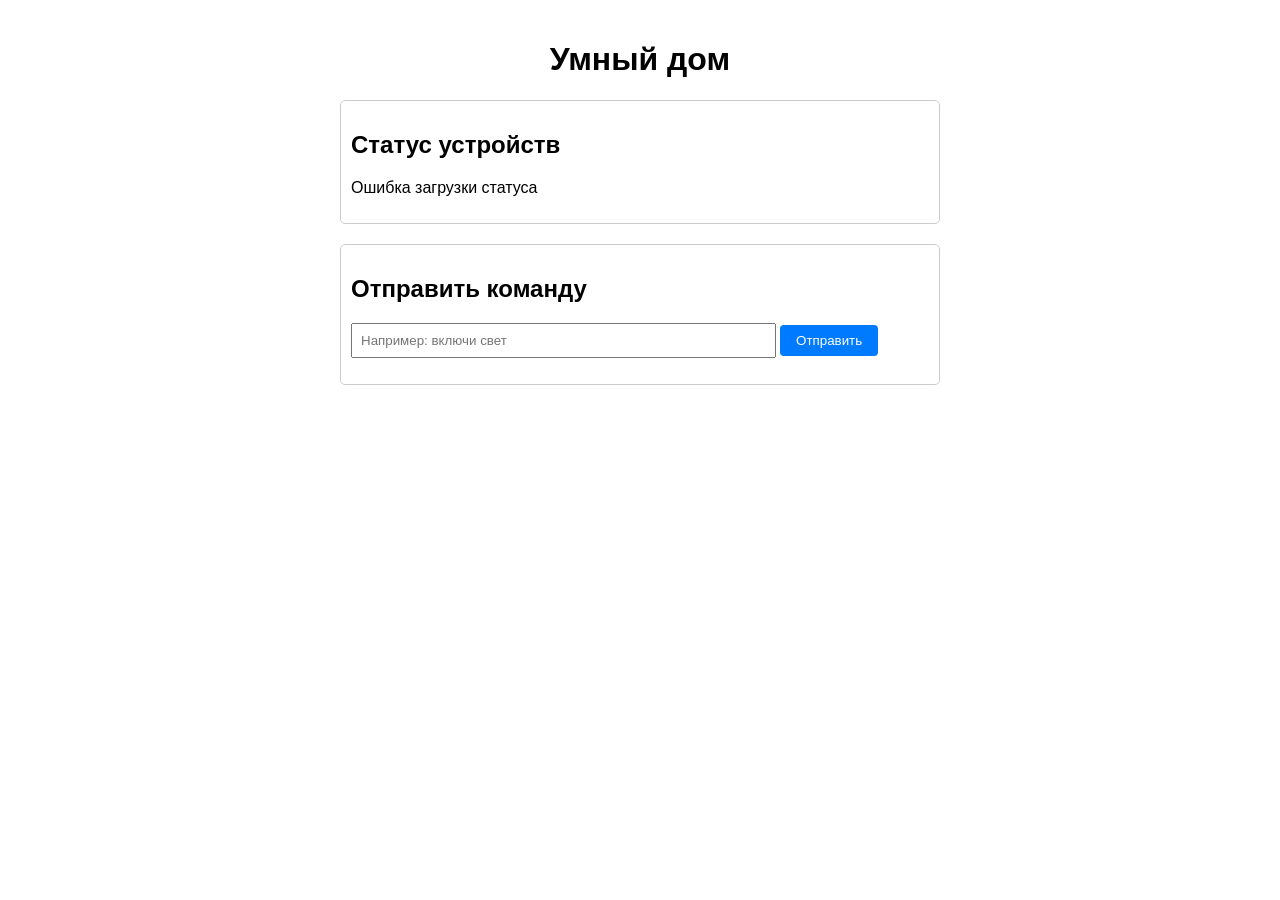
==== frontend/Index.html @ 0c284e21 "орш" ====
<!DOCTYPE html>
<html lang="ru">
<head>
    <meta charset="UTF-8">
    <title>Умный дом</title>
    <link rel="stylesheet" href="main.css">
</head>
<body>
    <h1>Умный дом</h1>
    <div id="status">
        <h2>Статус устройств</h2>
        <p id="device-status">Загрузка...</p>
    </div>
    <div id="command">
        <h2>Отправить команду</h2>
        <input type="text" id="command-input" placeholder="Например: включи свет">
        <button id="send-command">Отправить</button>
        <p id="response"></p>
    </div>
    <script src="script.js"></script>
</body>
</html>
---- frontend/main.css ----
body {
    font-family: Arial, sans-serif;
    max-width: 600px;
    margin: 0 auto;
    padding: 20px;
}

h1 {
    text-align: center;
}

#status, #command {
    margin-bottom: 20px;
    padding: 10px;
    border: 1px solid #ccc;
    border-radius: 5px;
}

input {
    width: 70%;
    padding: 8px;
}

button {
    padding: 8px 16px;
    background-color: #007bff;
    color: white;
    border: none;
    border-radius: 4px;
    cursor: pointer;
}

button:hover {
    background-color: #0056b3;
}

#response {
    margin-top: 10px;
    color: green;
}
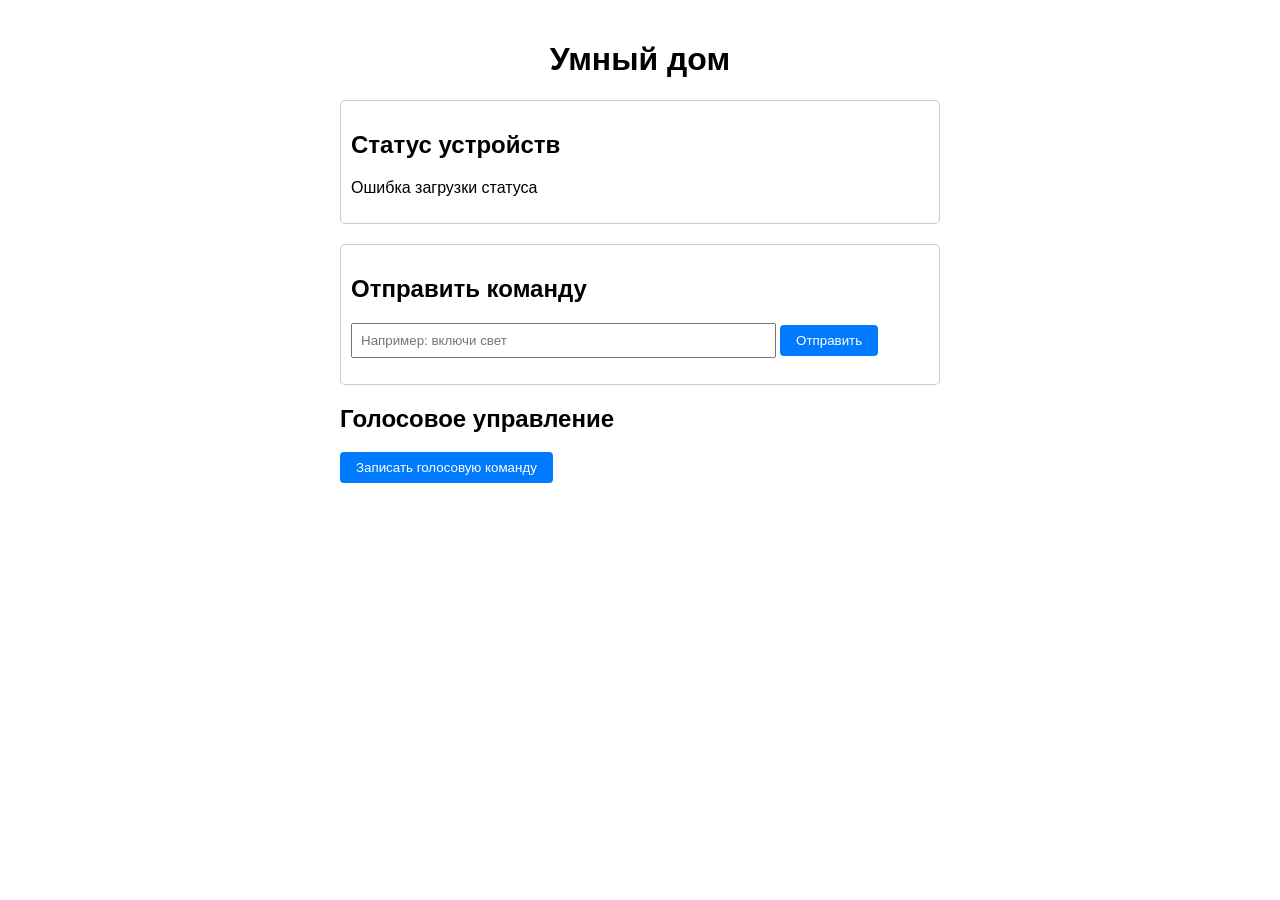
==== commit eaf9dca5: "popa" ====
--- a/frontend/Index.html
+++ b/frontend/Index.html
@@ -17,6 +17,11 @@
         <button id="send-command">Отправить</button>
         <p id="response"></p>
     </div>
+    <div id="voice">
+        <h2>Голосовое управление</h2>
+        <button id="voice-record">Записать голосовую команду</button>
+        <pre id="voice-out"></pre>
+    </div>
     <script src="script.js"></script>
 </body>
 </html>
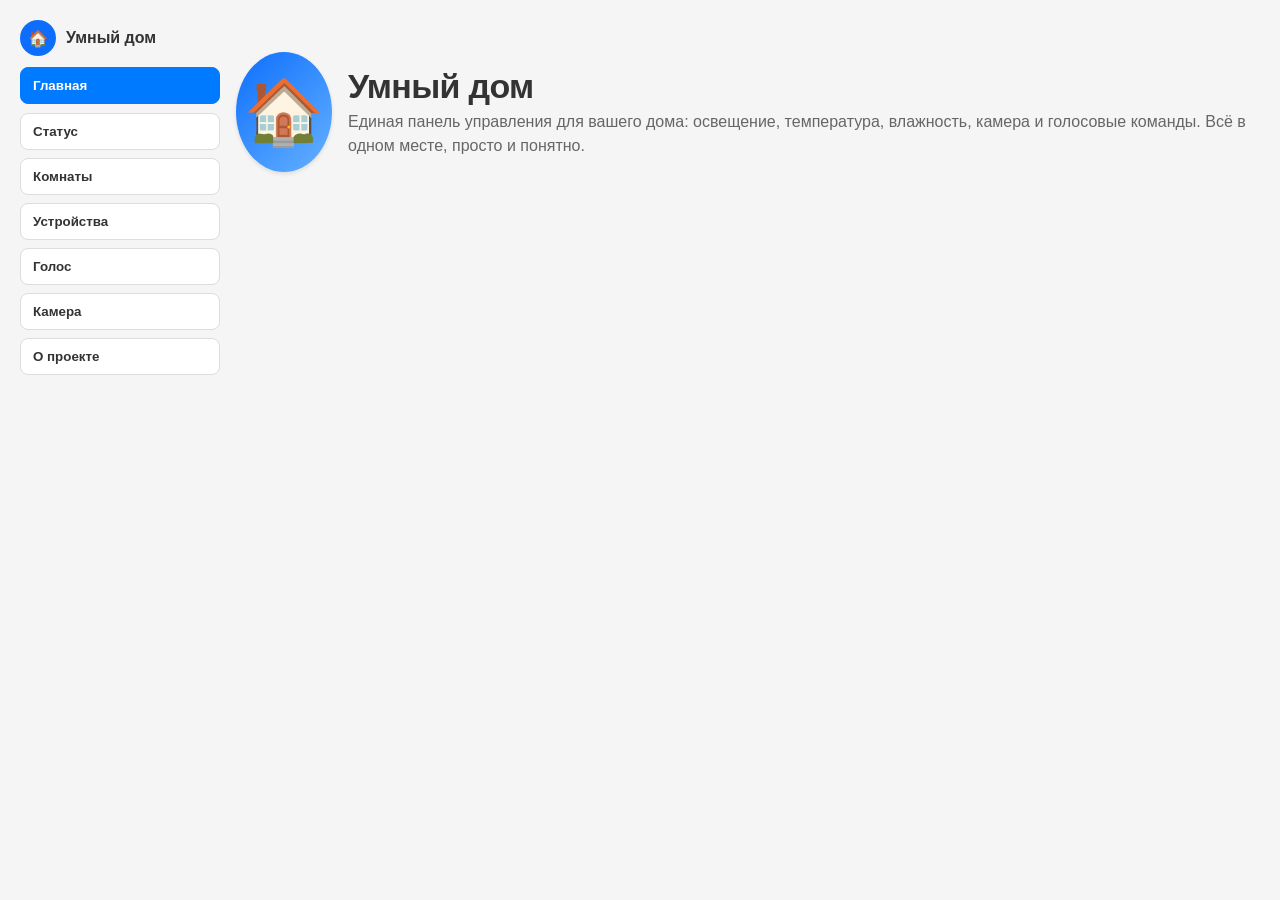
==== commit a4fd199f: "чили соус" ====
--- a/frontend/Index.html
+++ b/frontend/Index.html
@@ -2,26 +2,120 @@
 <html lang="ru">
 <head>
     <meta charset="UTF-8">
+    <meta name="viewport" content="width=device-width, initial-scale=1, maximum-scale=1" />
     <title>Умный дом</title>
     <link rel="stylesheet" href="main.css">
+    <style>
+      .layout { display: flex; gap: 16px; }
+      #sidebar { width: 200px; min-width: 200px; }
+      #sidebar .tab-btn { display: block; width: 100%; text-align: left; padding: 10px 12px; border: 1px solid #d0d7de; background: #ffffff; color:#0a0a0a; border-radius: 8px; margin-bottom: 8px; cursor: pointer; font-weight: 600; }
+      #sidebar .tab-btn.active { background: #0d6efd; color: #fff; border-color: #0d6efd; }
+      #sidebar .tab-btn:hover { background:#f1f5ff; }
+      main { flex: 1; }
+      .hero { display: flex; align-items: center; gap: 16px; padding: 32px 0; }
+      .hero-logo { width: 120px; height: 120px; border-radius: 50%; background: linear-gradient(135deg, #0d6efd, #66b2ff); display:flex; align-items:center; justify-content:center; color:#fff; font-size: 64px; box-shadow: 0 8px 24px rgba(13,110,253,0.25); }
+      .hero-title { margin: 0; font-size: 28px; }
+      .hero-sub { margin: 4px 0 0 0; color: #444; line-height:1.5; }
+    </style>
 </head>
 <body>
-    <h1>Умный дом</h1>
-    <div id="status">
-        <h2>Статус устройств</h2>
-        <p id="device-status">Загрузка...</p>
-    </div>
-    <div id="command">
-        <h2>Отправить команду</h2>
-        <input type="text" id="command-input" placeholder="Например: включи свет">
-        <button id="send-command">Отправить</button>
-        <p id="response"></p>
-    </div>
-    <div id="voice">
-        <h2>Голосовое управление</h2>
-        <button id="voice-record">Записать голосовую команду</button>
-        <pre id="voice-out"></pre>
-    </div>
-    <script src="script.js"></script>
+  <div class="layout">
+    <aside id="sidebar">
+      <div style="display:flex; align-items:center; gap:10px; margin-bottom:12px;">
+        <div style="width:36px;height:36px;border-radius:50%;background:#0d6efd;display:flex;align-items:center;justify-content:center;color:#fff;font-weight:700;">🏠</div>
+        <div style="font-weight:700;">Умный дом</div>
+      </div>
+      <button class="tab-btn" data-tab="tab-home">Главная</button>
+      <button class="tab-btn" data-tab="tab-status">Статус</button>
+      <button class="tab-btn" data-tab="tab-rooms">Комнаты</button>
+      <button class="tab-btn" data-tab="tab-devices">Устройства</button>
+      <button class="tab-btn" data-tab="tab-voice">Голос</button>
+      <button class="tab-btn" data-tab="tab-camera">Камера</button>
+      <button class="tab-btn" data-tab="tab-about">О проекте</button>
+    </aside>
+
+    <main>
+      <section id="tab-home" class="tab-pane">
+        <div class="hero">
+          <div class="hero-logo">🏠</div>
+          <div>
+            <h1 class="hero-title">Умный дом</h1>
+            <p class="hero-sub">Единая панель управления для вашего дома: освещение, температура, влажность, камера и голосовые команды. Всё в одном месте, просто и понятно.</p>
+          </div>
+        </div>
+      </section>
+
+      <section id="tab-status" class="tab-pane" style="display:none;">
+        <div id="status">
+          <h2>Статус устройств</h2>
+          <div id="status-grid" class="status-grid"></div>
+        </div>
+        <div id="command" style="margin-top:12px;">
+          <h2>Отправить команду</h2>
+          <input type="text" id="command-input" placeholder="Например: включи свет">
+          <button id="send-command">Отправить</button>
+          <p id="response"></p>
+        </div>
+      </section>
+
+      <section id="tab-rooms" class="tab-pane" style="display:none;">
+        <div id="rooms">
+          <h2>Комнаты</h2>
+          <div id="rooms-container"></div>
+        </div>
+      </section>
+
+      <section id="tab-devices" class="tab-pane" style="display:none;">
+        <div id="devices">
+          <h2>Устройства</h2>
+          
+          <div class="simple-controls">
+            <select id="device-type">
+              <option value="light">Свет</option>
+              <option value="thermometer">Термометр</option>
+              <option value="curtain">Шторы</option>
+              <option value="vacuum">Пылесос</option>
+            </select>
+            <select id="device-room">
+              <option value="зал">Зал</option>
+              <option value="кухня">Кухня</option>
+              <option value="комната">Комната</option>
+              <option value="ванная">Ванная</option>
+            </select>
+            <button id="device-action-btn">Включить</button>
+          </div>
+          
+          <div id="devices-list"></div>
+          <div id="device-status-display"></div>
+        </div>
+      </section>
+
+      <section id="tab-voice" class="tab-pane" style="display:none;">
+        <div id="voice">
+          <h2>Голосовое управление</h2>
+          <button id="voice-record">Записать голосовую команду</button>
+          <pre id="voice-out"></pre>
+        </div>
+      </section>
+
+      <section id="tab-camera" class="tab-pane" style="display:none;">
+        <div id="camera">
+          <h2>Камера (live)</h2>
+          <div style="margin-bottom:8px;display:flex;gap:8px;align-items:center;flex-wrap:wrap;">
+            <select id="camera-select" style="min-width:220px"></select>
+            <button id="camera-refresh">Обновить камеры</button>
+          </div>
+          <video id="camera-video" autoplay playsinline style="width:100%;max-width:480px;background:#000;border-radius:8px"></video>
+          <p id="camera-status"></p>
+        </div>
+      </section>
+
+      <section id="tab-about" class="tab-pane" style="display:none;">
+        <h2>О проекте</h2>
+        <p>Минималистичная сине‑белая тема. Управление устройствами и датчиками, голосовой ввод и просмотр с камеры.</p>
+      </section>
+    </main>
+  </div>
+  <script src="script.js"></script>
 </body>
 </html>
--- a/frontend/main.css
+++ b/frontend/main.css
@@ -1,40 +1,471 @@
+/* Theme variables */
+:root {
+    --bg: #f5f5f5;
+    --panel: #ffffff;
+    --text: #333333;
+    --muted: #666666;
+    --primary: #007bff;
+    --primary-hover: #0056b3;
+    --border: #dddddd;
+    --shadow: 0 2px 4px rgba(0,0,0,0.1);
+    --radius: 8px;
+}
+
+/* Base */
 body {
     font-family: Arial, sans-serif;
-    max-width: 600px;
-    margin: 0 auto;
+    color: var(--text);
+    background: var(--bg);
+    margin: 0;
     padding: 20px;
 }
 
-h1 {
-    text-align: center;
-}
-
-#status, #command {
-    margin-bottom: 20px;
-    padding: 10px;
-    border: 1px solid #ccc;
-    border-radius: 5px;
-}
-
-input {
-    width: 70%;
-    padding: 8px;
-}
-
+h1 { margin: 0 0 8px 0; font-weight: bold; }
+h2 { margin: 0 0 12px 0; font-weight: bold; }
+
+/* Panels */
+#status, #command, #rooms, #voice, #camera, #about, #devices {
+    background: var(--panel);
+    border: 1px solid var(--border);
+    border-radius: var(--radius);
+    padding: 16px;
+    box-shadow: var(--shadow);
+    margin-bottom: 16px;
+}
+
+/* Sidebar tabs */
+#sidebar .tab-btn {
+    background: var(--panel) !important;
+    color: var(--text) !important;
+    border: 1px solid var(--border) !important;
+    border-radius: var(--radius) !important;
+    transition: background .15s ease, color .15s ease, border-color .15s ease, transform .05s ease;
+}
+#sidebar .tab-btn:hover { background: #f5f7ff !important; }
+#sidebar .tab-btn.active { background: var(--primary) !important; color: #fff !important; border-color: var(--primary) !important; transform: translateY(-1px); }
+
+/* Buttons */
 button {
     padding: 8px 16px;
-    background-color: #007bff;
+    background: var(--primary);
     color: white;
     border: none;
-    border-radius: 4px;
+    border-radius: var(--radius);
     cursor: pointer;
 }
 
 button:hover {
-    background-color: #0056b3;
-}
-
-#response {
+    background: var(--primary-hover);
+}
+
+/* Inputs */
+input[type="text"], select {
+    width: 100%;
+    max-width: 480px;
+    padding: 10px 12px;
+    border: 1px solid var(--border);
+    border-radius: 10px;
+    background: #fff;
+}
+
+/* Range sliders */
+input[type="range"] { width: 100%; accent-color: var(--primary); }
+
+/* Room cards */
+.room-card {
+    background: var(--panel);
+    border: 1px solid var(--border);
+    border-radius: var(--radius);
+    padding: 20px;
+    margin-bottom: 20px;
+    box-shadow: var(--shadow);
+    transition: all 0.3s ease;
+}
+
+.room-card:hover {
+    transform: translateY(-2px);
+    box-shadow: 0 4px 12px rgba(0,0,0,0.15);
+}
+
+.room-card h3 {
+    margin: 0 0 15px 0;
+    color: var(--primary);
+    font-size: 18px;
+    font-weight: bold;
+}
+
+.room-stats {
+    margin: 15px 0;
+    font-size: 14px;
+    line-height: 1.6;
+}
+
+.room-stats div {
+    margin: 5px 0;
+    padding: 5px 0;
+    border-bottom: 1px solid #f0f0f0;
+}
+
+.room-controls {
+    display: flex;
+    gap: 15px;
+    flex-wrap: wrap;
+    margin-top: 15px;
+}
+
+.room-controls .control-group {
+    display: flex;
+    flex-direction: column;
+    gap: 8px;
+    min-width: 150px;
+}
+
+.room-controls button {
+    padding: 8px 12px;
+    font-size: 12px;
+    border-radius: 6px;
+}
+
+.light-btn-on {
+    background: #28a745 !important;
+    color: white !important;
+    font-weight: bold;
+    font-size: 14px;
+    padding: 12px 20px;
+    border-radius: 8px;
+    border: none;
+    cursor: pointer;
+    transition: all 0.3s ease;
+    box-shadow: 0 2px 4px rgba(40, 167, 69, 0.3);
+    margin-right: 10px;
+}
+
+.light-btn-on:hover {
+    background: #218838 !important;
+    transform: translateY(-1px);
+    box-shadow: 0 4px 8px rgba(40, 167, 69, 0.4);
+}
+
+.light-btn-off {
+    background: #dc3545 !important;
+    color: white !important;
+    font-weight: bold;
+    font-size: 14px;
+    padding: 12px 20px;
+    border-radius: 8px;
+    border: none;
+    cursor: pointer;
+    transition: all 0.3s ease;
+    box-shadow: 0 2px 4px rgba(220, 53, 69, 0.3);
+}
+
+.light-btn-off:hover {
+    background: #c82333 !important;
+    transform: translateY(-1px);
+    box-shadow: 0 4px 8px rgba(220, 53, 69, 0.4);
+}
+
+.light-btn-on:disabled, .light-btn-off:disabled {
+    background: #6c757d !important;
+    cursor: not-allowed;
+    opacity: 0.7;
+}
+
+/* Curtain buttons */
+.curtain-btn-open {
+    background: #17a2b8 !important;
+    color: white !important;
+    font-weight: bold;
+    font-size: 14px;
+    padding: 12px 20px;
+    border-radius: 8px;
+    border: none;
+    cursor: pointer;
+    transition: all 0.3s ease;
+    box-shadow: 0 2px 4px rgba(23, 162, 184, 0.3);
+    margin-right: 10px;
+}
+
+.curtain-btn-open:hover {
+    background: #138496 !important;
+    transform: translateY(-1px);
+    box-shadow: 0 4px 8px rgba(23, 162, 184, 0.4);
+}
+
+.curtain-btn-close {
+    background: #6c757d !important;
+    color: white !important;
+    font-weight: bold;
+    font-size: 14px;
+    padding: 12px 20px;
+    border-radius: 8px;
+    border: none;
+    cursor: pointer;
+    transition: all 0.3s ease;
+    box-shadow: 0 2px 4px rgba(108, 117, 125, 0.3);
+}
+
+.curtain-btn-close:hover {
+    background: #5a6268 !important;
+    transform: translateY(-1px);
+    box-shadow: 0 4px 8px rgba(108, 117, 125, 0.4);
+}
+
+/* Vacuum buttons */
+.vacuum-btn-start {
+    background: #fd7e14 !important;
+    color: white !important;
+    font-weight: bold;
+    font-size: 14px;
+    padding: 12px 20px;
+    border-radius: 8px;
+    border: none;
+    cursor: pointer;
+    transition: all 0.3s ease;
+    box-shadow: 0 2px 4px rgba(253, 126, 20, 0.3);
+    margin-right: 10px;
+}
+
+.vacuum-btn-start:hover {
+    background: #e8650e !important;
+    transform: translateY(-1px);
+    box-shadow: 0 4px 8px rgba(253, 126, 20, 0.4);
+}
+
+.vacuum-btn-stop {
+    background: #dc3545 !important;
+    color: white !important;
+    font-weight: bold;
+    font-size: 14px;
+    padding: 12px 20px;
+    border-radius: 8px;
+    border: none;
+    cursor: pointer;
+    transition: all 0.3s ease;
+    box-shadow: 0 2px 4px rgba(220, 53, 69, 0.3);
+}
+
+.vacuum-btn-stop:hover {
+    background: #c82333 !important;
+    transform: translateY(-1px);
+    box-shadow: 0 4px 8px rgba(220, 53, 69, 0.4);
+}
+
+.curtain-btn-open:disabled, .curtain-btn-close:disabled,
+.vacuum-btn-start:disabled, .vacuum-btn-stop:disabled {
+    background: #6c757d !important;
+    cursor: not-allowed;
+    opacity: 0.7;
+}
+
+.room-sliders {
+    margin-top: 20px;
+    padding-top: 15px;
+    border-top: 1px solid #f0f0f0;
+}
+
+.slider-group {
+    margin: 15px 0;
+}
+
+.slider-group label {
+    display: block;
+    margin-bottom: 8px;
+    font-weight: bold;
+    color: var(--text);
+}
+
+.slider-group input[type="range"] {
+    width: 100%;
+    height: 6px;
+    border-radius: 3px;
+    background: #ddd;
+    outline: none;
+    -webkit-appearance: none;
+}
+
+.slider-group input[type="range"]::-webkit-slider-thumb {
+    -webkit-appearance: none;
+    appearance: none;
+    width: 20px;
+    height: 20px;
+    border-radius: 50%;
+    background: var(--primary);
+    cursor: pointer;
+}
+
+.slider-group input[type="range"]::-moz-range-thumb {
+    width: 20px;
+    height: 20px;
+    border-radius: 50%;
+    background: var(--primary);
+    cursor: pointer;
+    border: none;
+}
+.room-card b { font-size: 16px; }
+.room-card .t-val, .room-card .h-val { font-weight: 700; }
+
+/* Room visual header */
+.room-card .room-hero { position: relative; height: 140px; border-radius: 10px; overflow: hidden; background: linear-gradient(180deg, #eef2ff 0%, #f6f8ff 100%); border: 1px solid var(--border); }
+.room-card .room-hero-img { width:100%; height:100%; object-fit: cover; display:block; opacity: .25; filter: saturate(1.05) contrast(1.05); }
+.room-card .overlay { display:none; }
+.room-card .room-hero-emoji { position:absolute; left:12px; top:10px; font-size:56px; z-index:1; filter: drop-shadow(0 1px 4px rgba(0,0,0,0.25)); }
+.room-card .room-hero-content { position: absolute; left: 88px; right: 12px; bottom: 12px; display:flex; align-items:center; justify-content: space-between; gap:10px; color: var(--text); z-index:1; }
+.room-card .room-title { font-size: 20px; font-weight: 800; text-shadow: none; }
+.room-card .room-actions button { background: #fff; color: var(--text); border:1px solid var(--border); }
+.room-card .room-actions button:hover { background: #f5f7ff; }
+.room-card .room-body { margin-top: 10px; display: grid; grid-template-columns: 1fr 1fr; gap: 10px; }
+.room-stat { background:#fff; border:1px solid var(--border); border-radius:10px; padding:10px; display:flex; align-items:center; justify-content:space-between; }
+.room-stat .label { color: var(--muted); }
+
+/* Status grid */
+.status-grid { display: grid; grid-template-columns: repeat(auto-fill,minmax(260px,1fr)); gap: 12px; }
+.status-card { background:#fff; border:1px solid var(--border); border-radius:12px; box-shadow:var(--shadow); padding:12px; }
+.status-card .title { font-weight:700; margin-bottom:6px; }
+.status-card .line { display:flex; justify-content:space-between; color:var(--muted); }
+
+/* Hero */
+.hero-logo { box-shadow: var(--shadow) !important; }
+.hero-title { font-size: 34px !important; font-weight: 800; letter-spacing: -0.02em; }
+.hero-sub { font-size: 16px !important; color: var(--muted) !important; }
+
+/* Video */
+#camera-video { box-shadow: var(--shadow); border: 1px solid var(--border); width: 100%; max-width: 640px; }
+
+/* Pre blocks */
+pre { background: #111827; color: #e5e7eb; padding: 12px; border-radius: 10px; overflow: auto; }
+
+/* Layout */
+.layout { align-items: flex-start; }
+
+/* Image inside room hero */
+.room-card .room-hero-img { width:100%; height:100%; object-fit: cover; display:block; }
+.room-card .room-hero { position: relative; }
+.room-card .room-hero > .overlay { content:""; position:absolute; inset:0; background: linear-gradient(180deg, rgba(0,0,0,0.0) 0%, rgba(0,0,0,0.55) 100%); }
+
+/* Emoji icon fallback inside hero */
+.room-card .room-hero-emoji { position:absolute; right:12px; bottom:10px; font-size:48px; z-index:1; filter: drop-shadow(0 2px 6px rgba(0,0,0,0.5)); }
+
+@media (max-width: 920px) {
+  .layout { flex-direction: column; }
+  #sidebar { width: auto; min-width: 0; }
+  #sidebar > div { margin-bottom: 8px !important; }
+  #sidebar .tab-btn { display:inline-block; width:auto; margin: 4px 6px 4px 0; }
+  main { width: 100%; }
+  body { padding: 12px; }
+  .hero { gap: 12px; padding: 16px 0; }
+  .hero-logo { width: 88px; height: 88px; font-size: 44px; }
+  .hero-title { font-size: 24px !important; }
+  .room-card .room-hero { height: 120px; }
+  .room-card .room-hero-emoji { font-size: 44px; }
+  button { padding: 8px 12px; }
+  input[type="text"], select { max-width: 100%; }
+  #camera-video { max-width: 100%; }
+}
+
+@media (max-width: 520px) {
+  .room-card .room-body { grid-template-columns: 1fr; }
+  .room-card .room-actions button { padding: 6px 10px; }
+  .status-grid { grid-template-columns: 1fr; }
+}
+
+/* Simple controls */
+.simple-controls {
+    display: flex;
+    gap: 10px;
+    margin-bottom: 20px;
+    align-items: center;
+}
+
+.simple-controls select {
+    padding: 8px;
+    border: 1px solid var(--border);
+    border-radius: var(--radius);
+}
+
+.device-item {
+    display: flex;
+    justify-content: space-between;
+    align-items: center;
+    padding: 10px;
+    background: var(--panel);
+    border: 1px solid var(--border);
+    border-radius: var(--radius);
+    margin-bottom: 8px;
+}
+
+.device-info {
+    font-size: 14px;
+}
+
+.device-actions {
+    display: flex;
+    gap: 5px;
+}
+
+.device-actions button {
+    padding: 4px 8px;
+    font-size: 12px;
+}
+
+.control-group {
+    display: flex;
+    flex-direction: column;
+    gap: 8px;
+}
+
+.control-group label {
+    font-weight: 600;
+    color: var(--text);
+}
+
+.control-group select {
+    padding: 10px 12px;
+    border: 1px solid var(--border);
+    border-radius: 8px;
+    background: var(--panel);
+    color: var(--text);
+    font-size: 14px;
+}
+
+.control-group button {
+    padding: 12px 20px;
+    background: var(--primary);
+    color: white;
+    border: none;
+    border-radius: 8px;
+    font-weight: 600;
+    cursor: pointer;
+    transition: background-color 0.2s;
+}
+
+.control-group button:hover {
+    background: var(--primary-hover);
+}
+
+#device-status-display {
+    background: #f8f9fa;
+    border: 1px solid var(--border);
+    border-radius: 8px;
+    padding: 16px;
+    margin-top: 16px;
+}
+
+.vacuum-progress {
     margin-top: 10px;
-    color: green;
-}
+}
+
+.progress-bar {
+    width: 100%;
+    height: 20px;
+    background: #e5e7eb;
+    border-radius: 10px;
+    overflow: hidden;
+}
+
+.progress-fill {
+    height: 100%;
+    background: linear-gradient(90deg, #10b981, #059669);
+    transition: width 0.3s ease;
+    border-radius: 10px;
+}
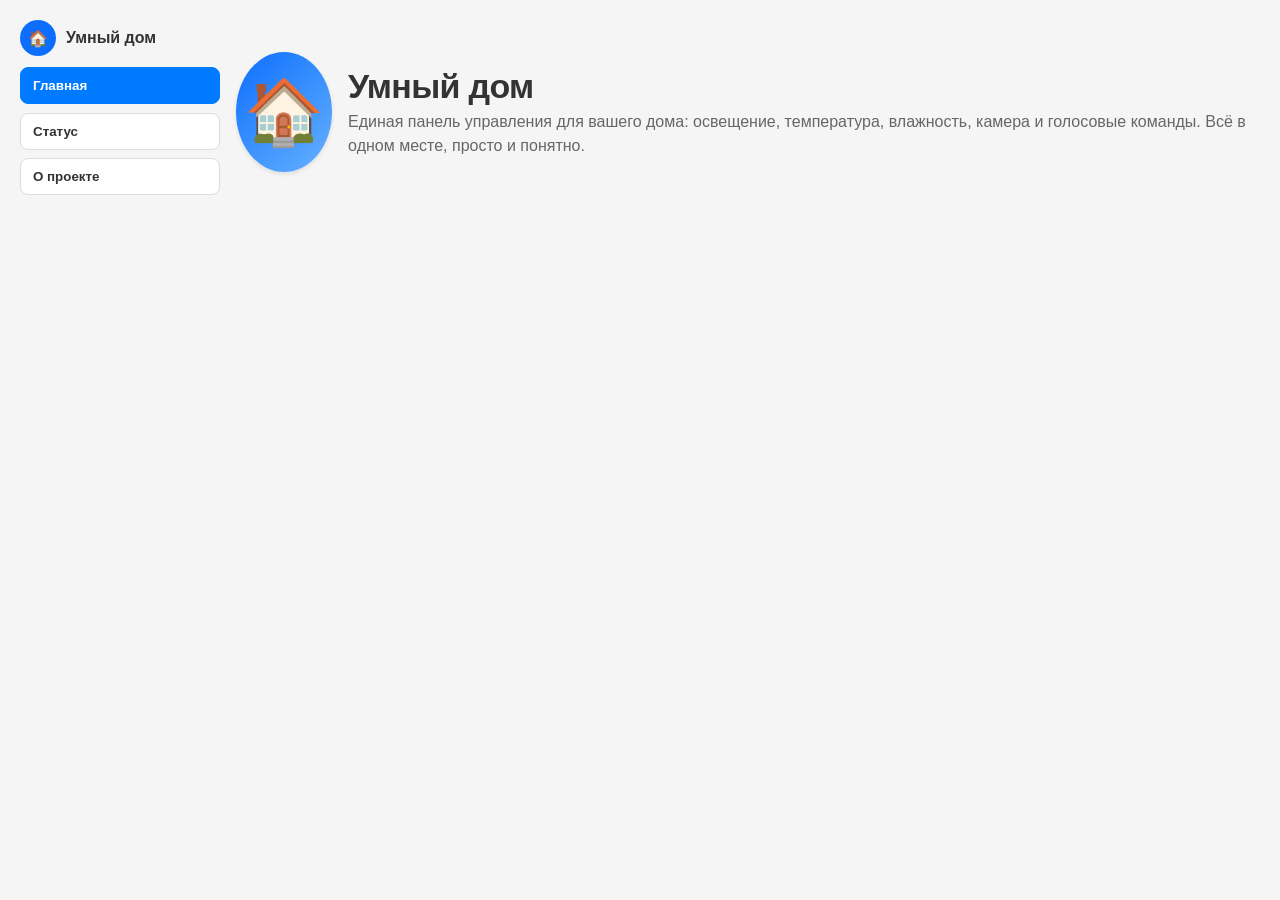
==== commit aaf6d6c1: "kaka" ====
--- a/frontend/Index.html
+++ b/frontend/Index.html
@@ -27,10 +27,6 @@
       </div>
       <button class="tab-btn" data-tab="tab-home">Главная</button>
       <button class="tab-btn" data-tab="tab-status">Статус</button>
-      <button class="tab-btn" data-tab="tab-rooms">Комнаты</button>
-      <button class="tab-btn" data-tab="tab-devices">Устройства</button>
-      <button class="tab-btn" data-tab="tab-voice">Голос</button>
-      <button class="tab-btn" data-tab="tab-camera">Камера</button>
       <button class="tab-btn" data-tab="tab-about">О проекте</button>
     </aside>
 
@@ -50,69 +46,44 @@
           <h2>Статус устройств</h2>
           <div id="status-grid" class="status-grid"></div>
         </div>
-        <div id="command" style="margin-top:12px;">
-          <h2>Отправить команду</h2>
-          <input type="text" id="command-input" placeholder="Например: включи свет">
-          <button id="send-command">Отправить</button>
-          <p id="response"></p>
-        </div>
-      </section>
-
-      <section id="tab-rooms" class="tab-pane" style="display:none;">
-        <div id="rooms">
-          <h2>Комнаты</h2>
-          <div id="rooms-container"></div>
-        </div>
-      </section>
-
-      <section id="tab-devices" class="tab-pane" style="display:none;">
-        <div id="devices">
-          <h2>Устройства</h2>
-          
-          <div class="simple-controls">
-            <select id="device-type">
-              <option value="light">Свет</option>
-              <option value="thermometer">Термометр</option>
-              <option value="curtain">Шторы</option>
-              <option value="vacuum">Пылесос</option>
-            </select>
-            <select id="device-room">
-              <option value="зал">Зал</option>
-              <option value="кухня">Кухня</option>
-              <option value="комната">Комната</option>
-              <option value="ванная">Ванная</option>
-            </select>
-            <button id="device-action-btn">Включить</button>
-          </div>
-          
-          <div id="devices-list"></div>
-          <div id="device-status-display"></div>
-        </div>
-      </section>
-
-      <section id="tab-voice" class="tab-pane" style="display:none;">
-        <div id="voice">
+        
+        <div id="voice" style="margin-top:24px;">
           <h2>Голосовое управление</h2>
-          <button id="voice-record">Записать голосовую команду</button>
+          <button id="voice-record" title="Зажмите и держите для записи голосовой команды">🎤</button>
+          <div style="font-size: 14px; color: #6c757d; margin-top: 8px;">Зажмите и держите кнопку для записи</div>
           <pre id="voice-out"></pre>
         </div>
-      </section>
-
-      <section id="tab-camera" class="tab-pane" style="display:none;">
-        <div id="camera">
-          <h2>Камера (live)</h2>
-          <div style="margin-bottom:8px;display:flex;gap:8px;align-items:center;flex-wrap:wrap;">
-            <select id="camera-select" style="min-width:220px"></select>
-            <button id="camera-refresh">Обновить камеры</button>
+        
+        <div id="command" style="margin-top:24px;">
+          <h2>Быстрые команды</h2>
+          <div style="display: flex; gap: 12px; margin-bottom: 16px; flex-wrap: wrap;">
+            <button onclick="sendQuickCommand('включи свет в зале')" class="quick-btn">💡 Свет в зале</button>
+            <button onclick="sendQuickCommand('включи свет в кухне')" class="quick-btn">💡 Свет в кухне</button>
+            <button onclick="sendQuickCommand('открой шторы в зале')" class="quick-btn">🪟 Шторы в зале</button>
+            <button onclick="sendQuickCommand('запусти пылесос в зале')" class="quick-btn">🧹 Пылесос в зале</button>
           </div>
-          <video id="camera-video" autoplay playsinline style="width:100%;max-width:480px;background:#000;border-radius:8px"></video>
-          <p id="camera-status"></p>
+          <div style="display: flex; gap: 8px; margin-bottom: 12px;">
+            <input type="text" id="command-input" placeholder="Например: включи свет в зале" style="flex: 1;">
+            <button id="send-command" style="padding: 8px 16px;">Отправить</button>
+          </div>
+          <div id="response" style="min-height: 20px; padding: 8px; background: #f8f9fa; border-radius: 4px; border-left: 3px solid #0d6efd;"></div>
         </div>
       </section>
 
       <section id="tab-about" class="tab-pane" style="display:none;">
         <h2>О проекте</h2>
-        <p>Минималистичная сине‑белая тема. Управление устройствами и датчиками, голосовой ввод и просмотр с камеры.</p>
+        <div style="background: #f8f9fa; padding: 20px; border-radius: 8px; border-left: 4px solid #0d6efd; margin-bottom: 20px;">
+          <h3 style="margin-top: 0; color: #0d6efd;">Web Service Home</h3>
+          <p><strong>Версия:</strong> 1.0.0</p>
+          <p><strong>Протокол:</strong> HTTPS</p>
+          <p><strong>Описание:</strong> Минималистичная сине‑белая тема. Управление устройствами и датчиками, голосовой ввод и просмотр с камеры.</p>
+          <p><strong>Создано при поддержке:</strong> ИИ-COPILOT 🤖</p>
+        </div>
+        
+        <div style="background: #e8f5e8; padding: 16px; border-radius: 8px; border-left: 4px solid #28a745;">
+          <h4 style="margin-top: 0; color: #28a745;">🎤 Распознавание речи</h4>
+          <p>Система использует Whisper для распознавания голосовых команд на русском языке.</p>
+        </div>
       </section>
     </main>
   </div>
--- a/frontend/main.css
+++ b/frontend/main.css
@@ -56,6 +56,46 @@
 
 button:hover {
     background: var(--primary-hover);
+}
+
+/* Voice recording button */
+#voice-record {
+    width: 80px;
+    height: 80px;
+    border-radius: 50%;
+    background: var(--primary);
+    color: white;
+    border: none;
+    cursor: pointer;
+    font-size: 18px;
+    font-weight: 600;
+    display: flex;
+    align-items: center;
+    justify-content: center;
+    transition: all 0.3s ease;
+    box-shadow: 0 4px 12px rgba(13, 110, 253, 0.3);
+    margin: 0 auto 16px auto;
+}
+
+#voice-record:hover {
+    background: var(--primary-hover);
+    transform: scale(1.05);
+    box-shadow: 0 6px 16px rgba(13, 110, 253, 0.4);
+}
+
+#voice-record:active {
+    transform: scale(0.95);
+}
+
+#voice-record.recording {
+    background: #dc3545;
+    animation: pulse 1.5s infinite;
+}
+
+@keyframes pulse {
+    0% { transform: scale(1); }
+    50% { transform: scale(1.1); }
+    100% { transform: scale(1); }
 }
 
 /* Inputs */
@@ -361,12 +401,53 @@
   button { padding: 8px 12px; }
   input[type="text"], select { max-width: 100%; }
   #camera-video { max-width: 100%; }
+  
+  /* Voice section mobile */
+  #voice {
+    text-align: center;
+  }
+  
+  /* Quick commands mobile layout */
+  #command > div:first-child {
+    display: grid;
+    grid-template-columns: 1fr 1fr;
+    gap: 8px;
+  }
 }
 
 @media (max-width: 520px) {
   .room-card .room-body { grid-template-columns: 1fr; }
   .room-card .room-actions button { padding: 6px 10px; }
   .status-grid { grid-template-columns: 1fr; }
+  
+  /* Voice button mobile */
+  #voice-record {
+    width: 70px;
+    height: 70px;
+    font-size: 16px;
+  }
+  
+  /* Quick commands mobile */
+  .quick-btn {
+    padding: 6px 10px;
+    font-size: 12px;
+    flex: 1;
+    min-width: 0;
+  }
+  
+  /* Command input mobile */
+  #command-input {
+    font-size: 16px; /* Prevents zoom on iOS */
+  }
+  
+  /* Status cards mobile */
+  .status-card {
+    padding: 12px;
+  }
+  
+  .status-card .line {
+    font-size: 14px;
+  }
 }
 
 /* Simple controls */
@@ -469,3 +550,27 @@
     transition: width 0.3s ease;
     border-radius: 10px;
 }
+
+/* Быстрые кнопки команд */
+.quick-btn {
+    padding: 8px 16px;
+    background: #f8f9fa;
+    border: 1px solid #dee2e6;
+    border-radius: 6px;
+    cursor: pointer;
+    font-size: 14px;
+    font-weight: 500;
+    transition: all 0.2s ease;
+    white-space: nowrap;
+}
+
+.quick-btn:hover {
+    background: #e9ecef;
+    border-color: #adb5bd;
+    transform: translateY(-1px);
+}
+
+.quick-btn:active {
+    transform: translateY(0);
+    background: #dee2e6;
+}
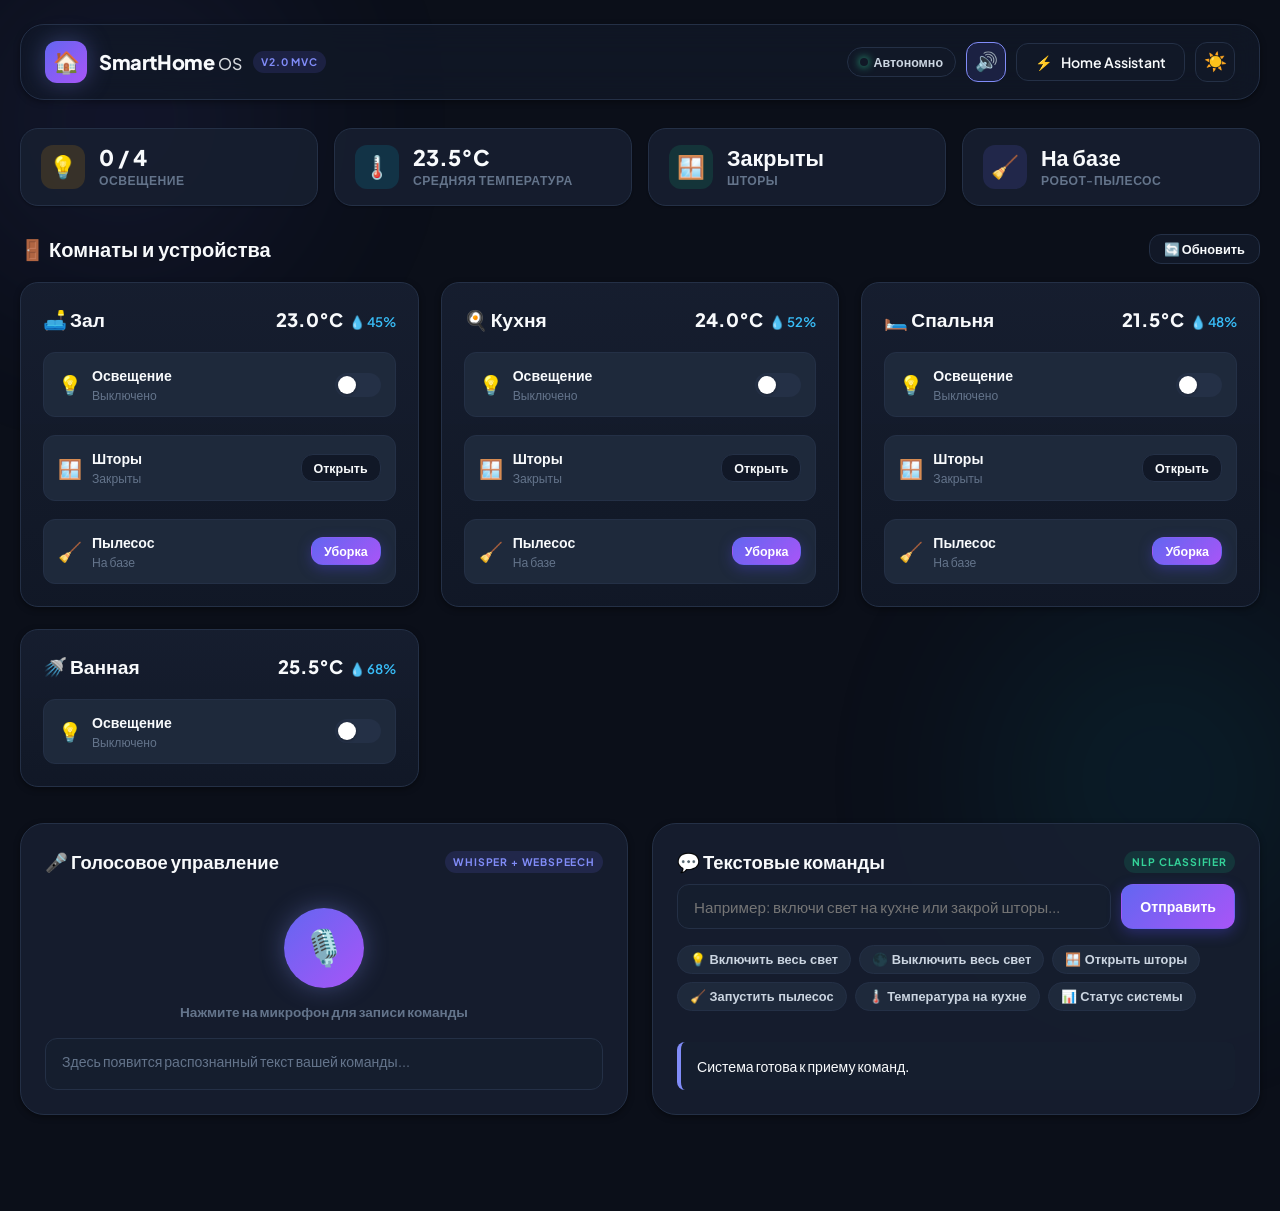
==== commit 1aa14751: "feat: initial public release of SmartHome OS (web-Service_Home v2.0)" ====
--- a/frontend/Index.html
+++ b/frontend/Index.html
@@ -1,92 +1,185 @@
-<!DOCTYPE html>
-<html lang="ru">
+﻿<!DOCTYPE html>
+<html lang="ru" data-theme="dark">
 <head>
-    <meta charset="UTF-8">
-    <meta name="viewport" content="width=device-width, initial-scale=1, maximum-scale=1" />
-    <title>Умный дом</title>
-    <link rel="stylesheet" href="main.css">
-    <style>
-      .layout { display: flex; gap: 16px; }
-      #sidebar { width: 200px; min-width: 200px; }
-      #sidebar .tab-btn { display: block; width: 100%; text-align: left; padding: 10px 12px; border: 1px solid #d0d7de; background: #ffffff; color:#0a0a0a; border-radius: 8px; margin-bottom: 8px; cursor: pointer; font-weight: 600; }
-      #sidebar .tab-btn.active { background: #0d6efd; color: #fff; border-color: #0d6efd; }
-      #sidebar .tab-btn:hover { background:#f1f5ff; }
-      main { flex: 1; }
-      .hero { display: flex; align-items: center; gap: 16px; padding: 32px 0; }
-      .hero-logo { width: 120px; height: 120px; border-radius: 50%; background: linear-gradient(135deg, #0d6efd, #66b2ff); display:flex; align-items:center; justify-content:center; color:#fff; font-size: 64px; box-shadow: 0 8px 24px rgba(13,110,253,0.25); }
-      .hero-title { margin: 0; font-size: 28px; }
-      .hero-sub { margin: 4px 0 0 0; color: #444; line-height:1.5; }
-    </style>
+    <meta charset="UTF-8" />
+    <meta name="viewport" content="width=device-width, initial-scale=1.0" />
+    <title>SmartHome OS — Единая панель управления умным домом</title>
+    <meta name="description" content="Интеллектуальная система управления умным домом с поддержкой голосовых команд Whisper, Web Speech API и Home Assistant" />
+    <link rel="stylesheet" href="/static/css/main.css" />
 </head>
 <body>
-  <div class="layout">
-    <aside id="sidebar">
-      <div style="display:flex; align-items:center; gap:10px; margin-bottom:12px;">
-        <div style="width:36px;height:36px;border-radius:50%;background:#0d6efd;display:flex;align-items:center;justify-content:center;color:#fff;font-weight:700;">🏠</div>
-        <div style="font-weight:700;">Умный дом</div>
-      </div>
-      <button class="tab-btn" data-tab="tab-home">Главная</button>
-      <button class="tab-btn" data-tab="tab-status">Статус</button>
-      <button class="tab-btn" data-tab="tab-about">О проекте</button>
-    </aside>
+    <div class="app-container">
+        <!-- Header -->
+        <header class="header-bar">
+            <a href="/" class="brand">
+                <div class="brand-icon">🏠</div>
+                <div>
+                    <div>SmartHome <span style="font-size: 0.8em; font-weight: 500; opacity: 0.85;">OS</span></div>
+                </div>
+                <span class="brand-badge">v2.0 MVC</span>
+            </a>
 
-    <main>
-      <section id="tab-home" class="tab-pane">
-        <div class="hero">
-          <div class="hero-logo">🏠</div>
-          <div>
-            <h1 class="hero-title">Умный дом</h1>
-            <p class="hero-sub">Единая панель управления для вашего дома: освещение, температура, влажность, камера и голосовые команды. Всё в одном месте, просто и понятно.</p>
-          </div>
+            <div class="header-actions">
+                <!-- SSE Online Indicator -->
+                <div class="status-pill" id="sseStatusPill" title="Статус реального времени">
+                    <span class="pulse-dot" id="sseDot"></span>
+                    <span id="sseText">Онлайн (SSE)</span>
+                </div>
+
+                <!-- Text-to-Speech Toggle -->
+                <button type="button" class="icon-btn" id="ttsToggleBtn" onclick="toggleTTS()" title="Озвучивать ответы голосом">
+                    <span id="ttsIcon">🔊</span>
+                </button>
+
+                <!-- Home Assistant Bridge Modal Trigger -->
+                <button type="button" class="btn btn-secondary" onclick="openHAModal()" title="Статус интеграции Home Assistant">
+                    <span>⚡</span>
+                    <span>Home Assistant</span>
+                </button>
+
+                <!-- Theme Toggle -->
+                <button type="button" class="icon-btn" id="themeToggleBtn" onclick="toggleTheme()" title="Переключить тему">
+                    <span id="themeIcon">☀️</span>
+                </button>
+            </div>
+        </header>
+
+        <!-- Quick Stats Ribbon -->
+        <section class="stats-ribbon">
+            <div class="stat-card">
+                <div class="stat-icon" style="background: rgba(245, 158, 11, 0.15); color: #f59e0b;">💡</div>
+                <div>
+                    <div class="stat-value" id="statLights">0 / 4</div>
+                    <div class="stat-label">Освещение</div>
+                </div>
+            </div>
+
+            <div class="stat-card">
+                <div class="stat-icon" style="background: rgba(6, 182, 212, 0.15); color: #06b6d4;">🌡️</div>
+                <div>
+                    <div class="stat-value" id="statTemp">22.5°C</div>
+                    <div class="stat-label">Средняя температура</div>
+                </div>
+            </div>
+
+            <div class="stat-card">
+                <div class="stat-icon" style="background: rgba(16, 185, 129, 0.15); color: #10b981;">🪟</div>
+                <div>
+                    <div class="stat-value" id="statCurtains">Закрыты</div>
+                    <div class="stat-label">Шторы</div>
+                </div>
+            </div>
+
+            <div class="stat-card">
+                <div class="stat-icon" style="background: rgba(99, 102, 241, 0.15); color: #6366f1;">🧹</div>
+                <div>
+                    <div class="stat-value" id="statVacuum">Остановлен</div>
+                    <div class="stat-label">Робот-пылесос</div>
+                </div>
+            </div>
+        </section>
+
+        <!-- Rooms Grid -->
+        <section>
+            <div class="section-header">
+                <h2 class="section-title">
+                    <span>🚪 Комнаты и устройства</span>
+                </h2>
+                <button type="button" class="btn btn-secondary" style="font-size: 0.8rem; padding: 6px 14px;" onclick="loadStatus()">
+                    🔄 Обновить
+                </button>
+            </div>
+
+            <div id="roomsGrid" class="rooms-grid">
+                <!-- Dynamically populated by script.js -->
+            </div>
+        </section>
+
+        <!-- Voice & Command Control Deck -->
+        <section class="control-deck">
+            <!-- Voice Studio -->
+            <div class="deck-card">
+                <div class="section-header" style="margin-bottom: 8px;">
+                    <h3 class="section-title" style="font-size: 1.15rem;">
+                        <span>🎤 Голосовое управление</span>
+                    </h3>
+                    <span class="brand-badge" style="background: var(--primary-light); color: var(--primary);">Whisper + WebSpeech</span>
+                </div>
+
+                <div class="mic-wrapper">
+                    <button type="button" class="mic-btn" id="micBtn" title="Нажмите или удерживайте для голосовой команды">
+                        🎙️
+                    </button>
+                    <div class="mic-hint" id="micHint">Нажмите на микрофон для записи команды</div>
+                </div>
+
+                <div class="transcript-box" id="voiceTranscript">
+                    <span style="color: var(--text-muted);">Здесь появится распознанный текст вашей команды...</span>
+                </div>
+            </div>
+
+            <!-- Command Console -->
+            <div class="deck-card">
+                <div class="section-header" style="margin-bottom: 8px;">
+                    <h3 class="section-title" style="font-size: 1.15rem;">
+                        <span>💬 Текстовые команды</span>
+                    </h3>
+                    <span class="brand-badge" style="background: var(--success-light); color: var(--success);">NLP Classifier</span>
+                </div>
+
+                <div class="command-input-row">
+                    <input type="text" id="commandInput" class="command-input" placeholder="Например: включи свет на кухне или закрой шторы..." autocomplete="off" />
+                    <button type="button" class="btn btn-primary" id="sendCommandBtn" onclick="sendCommand()">
+                        Отправить
+                    </button>
+                </div>
+
+                <!-- Quick Command Preset Chips -->
+                <div class="quick-chips">
+                    <button type="button" class="quick-chip" onclick="quickCommand('включи свет везде')">💡 Включить весь свет</button>
+                    <button type="button" class="quick-chip" onclick="quickCommand('выключи свет везде')">🌑 Выключить весь свет</button>
+                    <button type="button" class="quick-chip" onclick="quickCommand('открой шторы в зале')">🪟 Открыть шторы</button>
+                    <button type="button" class="quick-chip" onclick="quickCommand('запусти пылесос в зале')">🧹 Запустить пылесос</button>
+                    <button type="button" class="quick-chip" onclick="quickCommand('какая температура на кухне')">🌡️ Температура на кухне</button>
+                    <button type="button" class="quick-chip" onclick="quickCommand('статус устройств')">📊 Статус системы</button>
+                </div>
+
+                <div class="response-box" id="commandResponse">
+                    <span>Система готова к приему команд.</span>
+                </div>
+            </div>
+        </section>
+    </div>
+
+    <!-- Home Assistant Modal -->
+    <div id="haModal" class="hidden" style="position: fixed; top: 0; left: 0; width: 100vw; height: 100vh; background: rgba(15, 23, 42, 0.7); backdrop-filter: blur(8px); z-index: 1000; display: flex; align-items: center; justify-content: center; padding: 20px;" onclick="if(event.target === this) closeHAModal()">
+        <div style="background: var(--bg-surface); border: 1px solid var(--border); border-radius: var(--radius-xl); width: 100%; max-width: 540px; padding: 28px; box-shadow: var(--shadow-lg);">
+            <div style="display: flex; justify-content: space-between; align-items: center; margin-bottom: 18px;">
+                <h3 style="font-size: 1.25rem; font-weight: 800; color: var(--text-primary); display: flex; align-items: center; gap: 8px;">
+                    <span>⚡ Home Assistant Мост</span>
+                </h3>
+                <button type="button" style="background:none; border:none; font-size:1.5rem; color:var(--text-muted); cursor:pointer;" onclick="closeHAModal()">&times;</button>
+            </div>
+            
+            <p style="font-size: 0.9rem; color: var(--text-secondary); line-height: 1.6; margin-bottom: 20px;">
+                Сервис поддерживает двухстороннюю бесшовную синхронизацию с сервером <strong>Home Assistant</strong> через REST API и MQTT брокер.
+            </p>
+
+            <div style="background: var(--bg-muted); border-radius: var(--radius-md); padding: 16px; margin-bottom: 20px; font-size: 0.88rem; color: var(--text-secondary); line-height: 1.8;">
+                <div>🌐 <strong>Адрес (HA_URL):</strong> <code style="color: var(--primary);">http://homeassistant.local:8123</code></div>
+                <div>🔑 <strong>Авторизация:</strong> Long-Lived Access Token в файле <code>.env</code></div>
+                <div>📡 <strong>MQTT Топик:</strong> <code>homeassistant/voice/commands</code></div>
+            </div>
+
+            <div style="display: flex; justify-content: flex-end; gap: 10px;">
+                <button type="button" class="btn btn-secondary" onclick="closeHAModal()">Закрыть</button>
+            </div>
         </div>
-      </section>
+    </div>
 
-      <section id="tab-status" class="tab-pane" style="display:none;">
-        <div id="status">
-          <h2>Статус устройств</h2>
-          <div id="status-grid" class="status-grid"></div>
-        </div>
-        
-        <div id="voice" style="margin-top:24px;">
-          <h2>Голосовое управление</h2>
-          <button id="voice-record" title="Зажмите и держите для записи голосовой команды">🎤</button>
-          <div style="font-size: 14px; color: #6c757d; margin-top: 8px;">Зажмите и держите кнопку для записи</div>
-          <pre id="voice-out"></pre>
-        </div>
-        
-        <div id="command" style="margin-top:24px;">
-          <h2>Быстрые команды</h2>
-          <div style="display: flex; gap: 12px; margin-bottom: 16px; flex-wrap: wrap;">
-            <button onclick="sendQuickCommand('включи свет в зале')" class="quick-btn">💡 Свет в зале</button>
-            <button onclick="sendQuickCommand('включи свет в кухне')" class="quick-btn">💡 Свет в кухне</button>
-            <button onclick="sendQuickCommand('открой шторы в зале')" class="quick-btn">🪟 Шторы в зале</button>
-            <button onclick="sendQuickCommand('запусти пылесос в зале')" class="quick-btn">🧹 Пылесос в зале</button>
-          </div>
-          <div style="display: flex; gap: 8px; margin-bottom: 12px;">
-            <input type="text" id="command-input" placeholder="Например: включи свет в зале" style="flex: 1;">
-            <button id="send-command" style="padding: 8px 16px;">Отправить</button>
-          </div>
-          <div id="response" style="min-height: 20px; padding: 8px; background: #f8f9fa; border-radius: 4px; border-left: 3px solid #0d6efd;"></div>
-        </div>
-      </section>
+    <!-- Toast Notification Container -->
+    <div id="toastContainer" class="toast-container"></div>
 
-      <section id="tab-about" class="tab-pane" style="display:none;">
-        <h2>О проекте</h2>
-        <div style="background: #f8f9fa; padding: 20px; border-radius: 8px; border-left: 4px solid #0d6efd; margin-bottom: 20px;">
-          <h3 style="margin-top: 0; color: #0d6efd;">Web Service Home</h3>
-          <p><strong>Версия:</strong> 1.0.0</p>
-          <p><strong>Протокол:</strong> HTTPS</p>
-          <p><strong>Описание:</strong> Минималистичная сине‑белая тема. Управление устройствами и датчиками, голосовой ввод и просмотр с камеры.</p>
-          <p><strong>Создано при поддержке:</strong> ИИ-COPILOT 🤖</p>
-        </div>
-        
-        <div style="background: #e8f5e8; padding: 16px; border-radius: 8px; border-left: 4px solid #28a745;">
-          <h4 style="margin-top: 0; color: #28a745;">🎤 Распознавание речи</h4>
-          <p>Система использует Whisper для распознавания голосовых команд на русском языке.</p>
-        </div>
-      </section>
-    </main>
-  </div>
-  <script src="script.js"></script>
+    <script src="/static/js/script.js"></script>
 </body>
 </html>
--- a/static/css/main.css
+++ b/static/css/main.css
@@ -0,0 +1,721 @@
+﻿/* ===================================================================
+   SmartHome OS - Modern Glassmorphic Design System
+   =================================================================== */
+
+@import url('https://fonts.googleapis.com/css2?family=Plus+Jakarta+Sans:wght@300;400;500;600;700;800&display=swap');
+
+:root {
+    /* Light Theme */
+    --bg-base: #f1f5f9;
+    --bg-surface: #ffffff;
+    --bg-surface-elevated: #ffffff;
+    --bg-glass: rgba(255, 255, 255, 0.8);
+    --bg-glass-card: rgba(255, 255, 255, 0.9);
+    --bg-muted: #f8fafc;
+    --bg-input: #f8fafc;
+
+    --text-primary: #0f172a;
+    --text-secondary: #475569;
+    --text-muted: #94a3b8;
+
+    --primary: #4f46e5;
+    --primary-hover: #4338ca;
+    --primary-light: #eef2ff;
+    --primary-gradient: linear-gradient(135deg, #4f46e5 0%, #7c3aed 100%);
+    --card-gradient: linear-gradient(180deg, #ffffff 0%, #f8fafc 100%);
+
+    --accent-cyan: #06b6d4;
+    --accent-amber: #f59e0b;
+    --success: #10b981;
+    --success-light: #ecfdf5;
+    --danger: #ef4444;
+    --danger-light: #fef2f2;
+
+    --border: #e2e8f0;
+    --border-light: #f1f5f9;
+    --border-focus: #818cf8;
+
+    --shadow-xs: 0 1px 2px rgba(15, 23, 42, 0.05);
+    --shadow-sm: 0 2px 6px rgba(15, 23, 42, 0.06);
+    --shadow-md: 0 6px 16px -2px rgba(15, 23, 42, 0.08);
+    --shadow-lg: 0 16px 32px -4px rgba(15, 23, 42, 0.12);
+    --shadow-glow: 0 0 20px rgba(79, 70, 229, 0.25);
+
+    --radius-sm: 8px;
+    --radius-md: 12px;
+    --radius-lg: 18px;
+    --radius-xl: 24px;
+    --radius-full: 9999px;
+
+    --transition: all 0.25s cubic-bezier(0.4, 0, 0.2, 1);
+}
+
+[data-theme="dark"] {
+    /* Dark Theme */
+    --bg-base: #0b0f19;
+    --bg-surface: #111827;
+    --bg-surface-elevated: #1e293b;
+    --bg-glass: rgba(17, 24, 39, 0.8);
+    --bg-glass-card: rgba(23, 31, 48, 0.88);
+    --bg-muted: #1e293b;
+    --bg-input: #151e2e;
+
+    --text-primary: #f8fafc;
+    --text-secondary: #cbd5e1;
+    --text-muted: #64748b;
+
+    --primary: #818cf8;
+    --primary-hover: #6366f1;
+    --primary-light: rgba(99, 102, 241, 0.15);
+    --primary-gradient: linear-gradient(135deg, #6366f1 0%, #a855f7 100%);
+    --card-gradient: linear-gradient(180deg, rgba(23, 31, 48, 0.95) 0%, rgba(17, 24, 39, 0.98) 100%);
+
+    --accent-cyan: #38bdf8;
+    --accent-amber: #fbbf24;
+    --success: #34d399;
+    --success-light: rgba(16, 185, 129, 0.15);
+    --danger: #f87171;
+    --danger-light: rgba(239, 68, 68, 0.15);
+
+    --border: #243046;
+    --border-light: #1e293b;
+    --border-focus: #a5b4fc;
+
+    --shadow-xs: 0 1px 2px rgba(0, 0, 0, 0.3);
+    --shadow-sm: 0 2px 6px rgba(0, 0, 0, 0.4);
+    --shadow-md: 0 6px 16px rgba(0, 0, 0, 0.5);
+    --shadow-lg: 0 16px 32px rgba(0, 0, 0, 0.6);
+    --shadow-glow: 0 0 25px rgba(129, 140, 248, 0.35);
+}
+
+/* Reset & Basics */
+*, *::before, *::after {
+    box-sizing: border-box;
+    margin: 0;
+    padding: 0;
+}
+
+body {
+    font-family: 'Plus Jakarta Sans', -apple-system, BlinkMacSystemFont, "Segoe UI", Roboto, sans-serif;
+    background-color: var(--bg-base);
+    color: var(--text-primary);
+    min-height: 100vh;
+    line-height: 1.5;
+    transition: background-color 0.3s ease, color 0.3s ease;
+    overflow-x: hidden;
+    position: relative;
+}
+
+/* Ambient glow backgrounds */
+body::before, body::after {
+    content: '';
+    position: fixed;
+    width: 480px;
+    height: 480px;
+    border-radius: 50%;
+    pointer-events: none;
+    z-index: -1;
+    opacity: 0.15;
+    filter: blur(100px);
+}
+body::before {
+    top: -120px;
+    left: -120px;
+    background: radial-gradient(circle, #6366f1 0%, transparent 70%);
+}
+body::after {
+    bottom: -120px;
+    right: -120px;
+    background: radial-gradient(circle, #06b6d4 0%, transparent 70%);
+}
+
+.hidden {
+    display: none !important;
+}
+
+/* Container */
+.app-container {
+    max-width: 1360px;
+    margin: 0 auto;
+    padding: 24px 20px 60px;
+}
+
+/* ===================================================================
+   Header & Navbar
+   =================================================================== */
+
+.header-bar {
+    display: flex;
+    justify-content: space-between;
+    align-items: center;
+    padding: 16px 24px;
+    background: var(--bg-glass);
+    backdrop-filter: blur(16px);
+    -webkit-backdrop-filter: blur(16px);
+    border: 1px solid var(--border);
+    border-radius: var(--radius-xl);
+    box-shadow: var(--shadow-sm);
+    margin-bottom: 28px;
+    position: sticky;
+    top: 16px;
+    z-index: 100;
+}
+
+.brand {
+    display: flex;
+    align-items: center;
+    gap: 12px;
+    text-decoration: none;
+    color: var(--text-primary);
+    font-weight: 800;
+    font-size: 1.25rem;
+    letter-spacing: -0.02em;
+}
+
+.brand-icon {
+    width: 42px;
+    height: 42px;
+    border-radius: var(--radius-md);
+    background: var(--primary-gradient);
+    display: flex;
+    align-items: center;
+    justify-content: center;
+    color: white;
+    font-size: 1.35rem;
+    box-shadow: var(--shadow-glow);
+}
+
+.brand-badge {
+    font-size: 0.65rem;
+    font-weight: 700;
+    text-transform: uppercase;
+    letter-spacing: 0.08em;
+    padding: 3px 8px;
+    background: var(--primary-light);
+    color: var(--primary);
+    border-radius: var(--radius-full);
+}
+
+.header-actions {
+    display: flex;
+    align-items: center;
+    gap: 10px;
+}
+
+/* Status Pill */
+.status-pill {
+    display: inline-flex;
+    align-items: center;
+    gap: 6px;
+    font-size: 0.78rem;
+    font-weight: 600;
+    padding: 5px 12px;
+    border-radius: var(--radius-full);
+    background: var(--bg-surface);
+    border: 1px solid var(--border);
+    color: var(--text-secondary);
+}
+
+.pulse-dot {
+    width: 8px;
+    height: 8px;
+    border-radius: 50%;
+    background: var(--success);
+    box-shadow: 0 0 8px var(--success);
+    animation: pulse 2s infinite;
+}
+
+@keyframes pulse {
+    0% { transform: scale(0.95); box-shadow: 0 0 0 0 rgba(16, 185, 129, 0.7); }
+    70% { transform: scale(1); box-shadow: 0 0 0 6px rgba(16, 185, 129, 0); }
+    100% { transform: scale(0.95); box-shadow: 0 0 0 0 rgba(16, 185, 129, 0); }
+}
+
+/* Buttons */
+.icon-btn {
+    width: 40px;
+    height: 40px;
+    border-radius: var(--radius-md);
+    border: 1px solid var(--border);
+    background: var(--bg-surface);
+    color: var(--text-secondary);
+    display: flex;
+    align-items: center;
+    justify-content: center;
+    cursor: pointer;
+    transition: var(--transition);
+    font-size: 1.15rem;
+}
+.icon-btn:hover {
+    background: var(--bg-muted);
+    color: var(--primary);
+    border-color: var(--border-focus);
+    transform: translateY(-2px);
+}
+.icon-btn.active {
+    background: var(--primary-light);
+    color: var(--primary);
+    border-color: var(--primary);
+}
+
+.btn {
+    display: inline-flex;
+    align-items: center;
+    justify-content: center;
+    gap: 8px;
+    font-family: inherit;
+    font-size: 0.88rem;
+    font-weight: 600;
+    padding: 9px 18px;
+    border-radius: var(--radius-md);
+    border: 1px solid transparent;
+    cursor: pointer;
+    transition: var(--transition);
+    text-decoration: none;
+    white-space: nowrap;
+}
+
+.btn-primary {
+    background: var(--primary-gradient);
+    color: #ffffff;
+    box-shadow: 0 4px 14px rgba(79, 70, 229, 0.35);
+}
+.btn-primary:hover {
+    box-shadow: 0 6px 20px rgba(79, 70, 229, 0.5);
+    transform: translateY(-2px);
+}
+
+.btn-secondary {
+    background: var(--bg-surface);
+    color: var(--text-primary);
+    border-color: var(--border);
+}
+.btn-secondary:hover {
+    background: var(--bg-muted);
+    border-color: var(--border-focus);
+}
+
+/* ===================================================================
+   Quick Stats Ribbon
+   =================================================================== */
+
+.stats-ribbon {
+    display: grid;
+    grid-template-columns: repeat(auto-fit, minmax(200px, 1fr));
+    gap: 16px;
+    margin-bottom: 28px;
+}
+
+.stat-card {
+    background: var(--bg-glass-card);
+    border: 1px solid var(--border);
+    border-radius: var(--radius-lg);
+    padding: 16px 20px;
+    display: flex;
+    align-items: center;
+    gap: 14px;
+    box-shadow: var(--shadow-xs);
+    transition: var(--transition);
+}
+.stat-card:hover {
+    transform: translateY(-2px);
+    box-shadow: var(--shadow-sm);
+    border-color: var(--border-focus);
+}
+
+.stat-icon {
+    width: 44px;
+    height: 44px;
+    border-radius: var(--radius-md);
+    display: flex;
+    align-items: center;
+    justify-content: center;
+    font-size: 1.4rem;
+}
+
+.stat-value {
+    font-size: 1.35rem;
+    font-weight: 800;
+    color: var(--text-primary);
+    line-height: 1.2;
+}
+
+.stat-label {
+    font-size: 0.76rem;
+    font-weight: 600;
+    color: var(--text-muted);
+    text-transform: uppercase;
+    letter-spacing: 0.04em;
+}
+
+/* ===================================================================
+   Rooms Grid & Device Cards
+   =================================================================== */
+
+.section-header {
+    display: flex;
+    justify-content: space-between;
+    align-items: center;
+    margin-bottom: 18px;
+}
+
+.section-title {
+    font-size: 1.25rem;
+    font-weight: 800;
+    color: var(--text-primary);
+    display: flex;
+    align-items: center;
+    gap: 8px;
+}
+
+.rooms-grid {
+    display: grid;
+    grid-template-columns: repeat(auto-fill, minmax(310px, 1fr));
+    gap: 22px;
+    margin-bottom: 36px;
+}
+
+.room-card {
+    background: var(--card-gradient);
+    border: 1px solid var(--border);
+    border-radius: var(--radius-lg);
+    padding: 22px;
+    box-shadow: var(--shadow-sm);
+    transition: var(--transition);
+    display: flex;
+    flex-direction: column;
+    gap: 18px;
+    position: relative;
+    overflow: hidden;
+}
+.room-card:hover {
+    transform: translateY(-4px);
+    box-shadow: var(--shadow-lg);
+    border-color: var(--border-focus);
+}
+
+.room-header {
+    display: flex;
+    justify-content: space-between;
+    align-items: center;
+}
+
+.room-name {
+    font-size: 1.2rem;
+    font-weight: 800;
+    color: var(--text-primary);
+    display: flex;
+    align-items: center;
+    gap: 8px;
+}
+
+/* Device Row Inside Room */
+.device-item {
+    display: flex;
+    justify-content: space-between;
+    align-items: center;
+    background: var(--bg-surface-elevated);
+    border: 1px solid var(--border);
+    border-radius: var(--radius-md);
+    padding: 12px 14px;
+    transition: var(--transition);
+}
+
+.device-item:hover {
+    border-color: var(--border-focus);
+}
+
+.device-info {
+    display: flex;
+    align-items: center;
+    gap: 10px;
+}
+
+.device-icon {
+    font-size: 1.2rem;
+}
+
+.device-name {
+    font-size: 0.88rem;
+    font-weight: 600;
+    color: var(--text-primary);
+}
+
+/* Toggle Switch */
+.switch {
+    position: relative;
+    display: inline-block;
+    width: 46px;
+    height: 24px;
+}
+.switch input {
+    opacity: 0;
+    width: 0;
+    height: 0;
+}
+.slider {
+    position: absolute;
+    cursor: pointer;
+    top: 0; left: 0; right: 0; bottom: 0;
+    background-color: var(--border);
+    transition: var(--transition);
+    border-radius: 24px;
+}
+.slider::before {
+    position: absolute;
+    content: "";
+    height: 18px;
+    width: 18px;
+    left: 3px;
+    bottom: 3px;
+    background-color: white;
+    transition: var(--transition);
+    border-radius: 50%;
+    box-shadow: 0 1px 3px rgba(0,0,0,0.3);
+}
+input:checked + .slider {
+    background-color: var(--success);
+}
+input:checked + .slider::before {
+    transform: translateX(22px);
+}
+
+/* Temperature Gauge in room */
+.temp-gauge {
+    display: flex;
+    align-items: baseline;
+    gap: 6px;
+    font-weight: 800;
+    font-size: 1.15rem;
+    color: var(--text-primary);
+}
+.humidity-badge {
+    font-size: 0.82rem;
+    font-weight: 600;
+    color: var(--accent-cyan);
+    display: inline-flex;
+    align-items: center;
+    gap: 2px;
+}
+
+/* Vacuum Progress */
+.progress-container {
+    width: 100%;
+    height: 6px;
+    background: var(--bg-muted);
+    border-radius: 3px;
+    overflow: hidden;
+    margin-top: 6px;
+}
+.progress-fill {
+    height: 100%;
+    background: linear-gradient(90deg, #6366f1, #10b981);
+    transition: width 0.5s ease;
+}
+
+/* ===================================================================
+   Voice & Command Console
+   =================================================================== */
+
+.control-deck {
+    display: grid;
+    grid-template-columns: 1fr 1fr;
+    gap: 24px;
+    margin-bottom: 36px;
+}
+
+.deck-card {
+    background: var(--bg-glass-card);
+    border: 1px solid var(--border);
+    border-radius: var(--radius-xl);
+    padding: 24px;
+    box-shadow: var(--shadow-sm);
+    display: flex;
+    flex-direction: column;
+}
+
+/* Voice Studio */
+.mic-wrapper {
+    display: flex;
+    flex-direction: column;
+    align-items: center;
+    justify-content: center;
+    padding: 24px 0 16px;
+}
+
+.mic-btn {
+    width: 80px;
+    height: 80px;
+    border-radius: 50%;
+    border: none;
+    background: var(--primary-gradient);
+    color: #ffffff;
+    font-size: 2.2rem;
+    cursor: pointer;
+    transition: var(--transition);
+    box-shadow: var(--shadow-glow);
+    display: flex;
+    align-items: center;
+    justify-content: center;
+    user-select: none;
+    position: relative;
+}
+
+.mic-btn:hover {
+    transform: scale(1.06);
+}
+
+.mic-btn.recording {
+    background: linear-gradient(135deg, #ef4444 0%, #f43f5e 100%);
+    box-shadow: 0 0 30px rgba(239, 68, 68, 0.6);
+    animation: micPulse 1.2s infinite;
+}
+
+@keyframes micPulse {
+    0% { transform: scale(1); }
+    50% { transform: scale(1.08); }
+    100% { transform: scale(1); }
+}
+
+.mic-hint {
+    margin-top: 14px;
+    font-size: 0.85rem;
+    font-weight: 600;
+    color: var(--text-muted);
+}
+
+.transcript-box {
+    background: var(--bg-input);
+    border: 1px solid var(--border);
+    border-radius: var(--radius-md);
+    padding: 12px 16px;
+    font-family: inherit;
+    font-size: 0.88rem;
+    color: var(--text-primary);
+    min-height: 52px;
+    margin-top: auto;
+}
+
+/* Command Console */
+.command-input-row {
+    display: flex;
+    gap: 10px;
+    margin-bottom: 16px;
+}
+
+.command-input {
+    flex: 1;
+    padding: 12px 16px;
+    font-family: inherit;
+    font-size: 0.95rem;
+    border: 1px solid var(--border);
+    border-radius: var(--radius-md);
+    background: var(--bg-input);
+    color: var(--text-primary);
+    outline: none;
+    transition: var(--transition);
+}
+.command-input:focus {
+    border-color: var(--border-focus);
+    background: var(--bg-surface);
+    box-shadow: 0 0 0 3px rgba(99, 102, 241, 0.15);
+}
+
+/* Quick Command Chips */
+.quick-chips {
+    display: flex;
+    flex-wrap: wrap;
+    gap: 8px;
+    margin-bottom: 16px;
+}
+
+.quick-chip {
+    padding: 6px 12px;
+    font-size: 0.8rem;
+    font-weight: 600;
+    border-radius: var(--radius-full);
+    border: 1px solid var(--border);
+    background: var(--bg-surface-elevated);
+    color: var(--text-secondary);
+    cursor: pointer;
+    transition: var(--transition);
+}
+.quick-chip:hover {
+    background: var(--primary-light);
+    color: var(--primary);
+    border-color: var(--border-focus);
+}
+
+/* Response Terminal */
+.response-box {
+    background: var(--bg-input);
+    border-left: 4px solid var(--primary);
+    border-radius: var(--radius-sm);
+    padding: 12px 16px;
+    font-size: 0.88rem;
+    font-weight: 500;
+    min-height: 48px;
+    display: flex;
+    align-items: center;
+    color: var(--text-primary);
+    margin-top: auto;
+}
+
+/* ===================================================================
+   Toast System
+   =================================================================== */
+
+.toast-container {
+    position: fixed;
+    bottom: 24px;
+    right: 24px;
+    z-index: 2000;
+    display: flex;
+    flex-direction: column;
+    gap: 10px;
+    pointer-events: none;
+}
+
+.toast {
+    min-width: 280px;
+    max-width: 400px;
+    padding: 14px 18px;
+    border-radius: var(--radius-md);
+    background: var(--bg-surface-elevated);
+    color: var(--text-primary);
+    box-shadow: var(--shadow-lg);
+    border: 1px solid var(--border);
+    display: flex;
+    align-items: center;
+    gap: 12px;
+    pointer-events: auto;
+    font-size: 0.88rem;
+    font-weight: 600;
+    animation: toastIn 0.3s cubic-bezier(0.16, 1, 0.3, 1);
+}
+
+@keyframes toastIn {
+    from { opacity: 0; transform: translateX(30px); }
+    to { opacity: 1; transform: translateX(0); }
+}
+
+.toast-success { border-left: 4px solid var(--success); }
+.toast-error { border-left: 4px solid var(--danger); }
+.toast-info { border-left: 4px solid var(--primary); }
+
+/* Responsive */
+@media (max-width: 900px) {
+    .control-deck {
+        grid-template-columns: 1fr;
+    }
+}
+@media (max-width: 600px) {
+    .header-bar {
+        flex-direction: column;
+        gap: 14px;
+        align-items: stretch;
+    }
+    .header-actions {
+        justify-content: space-between;
+    }
+}
